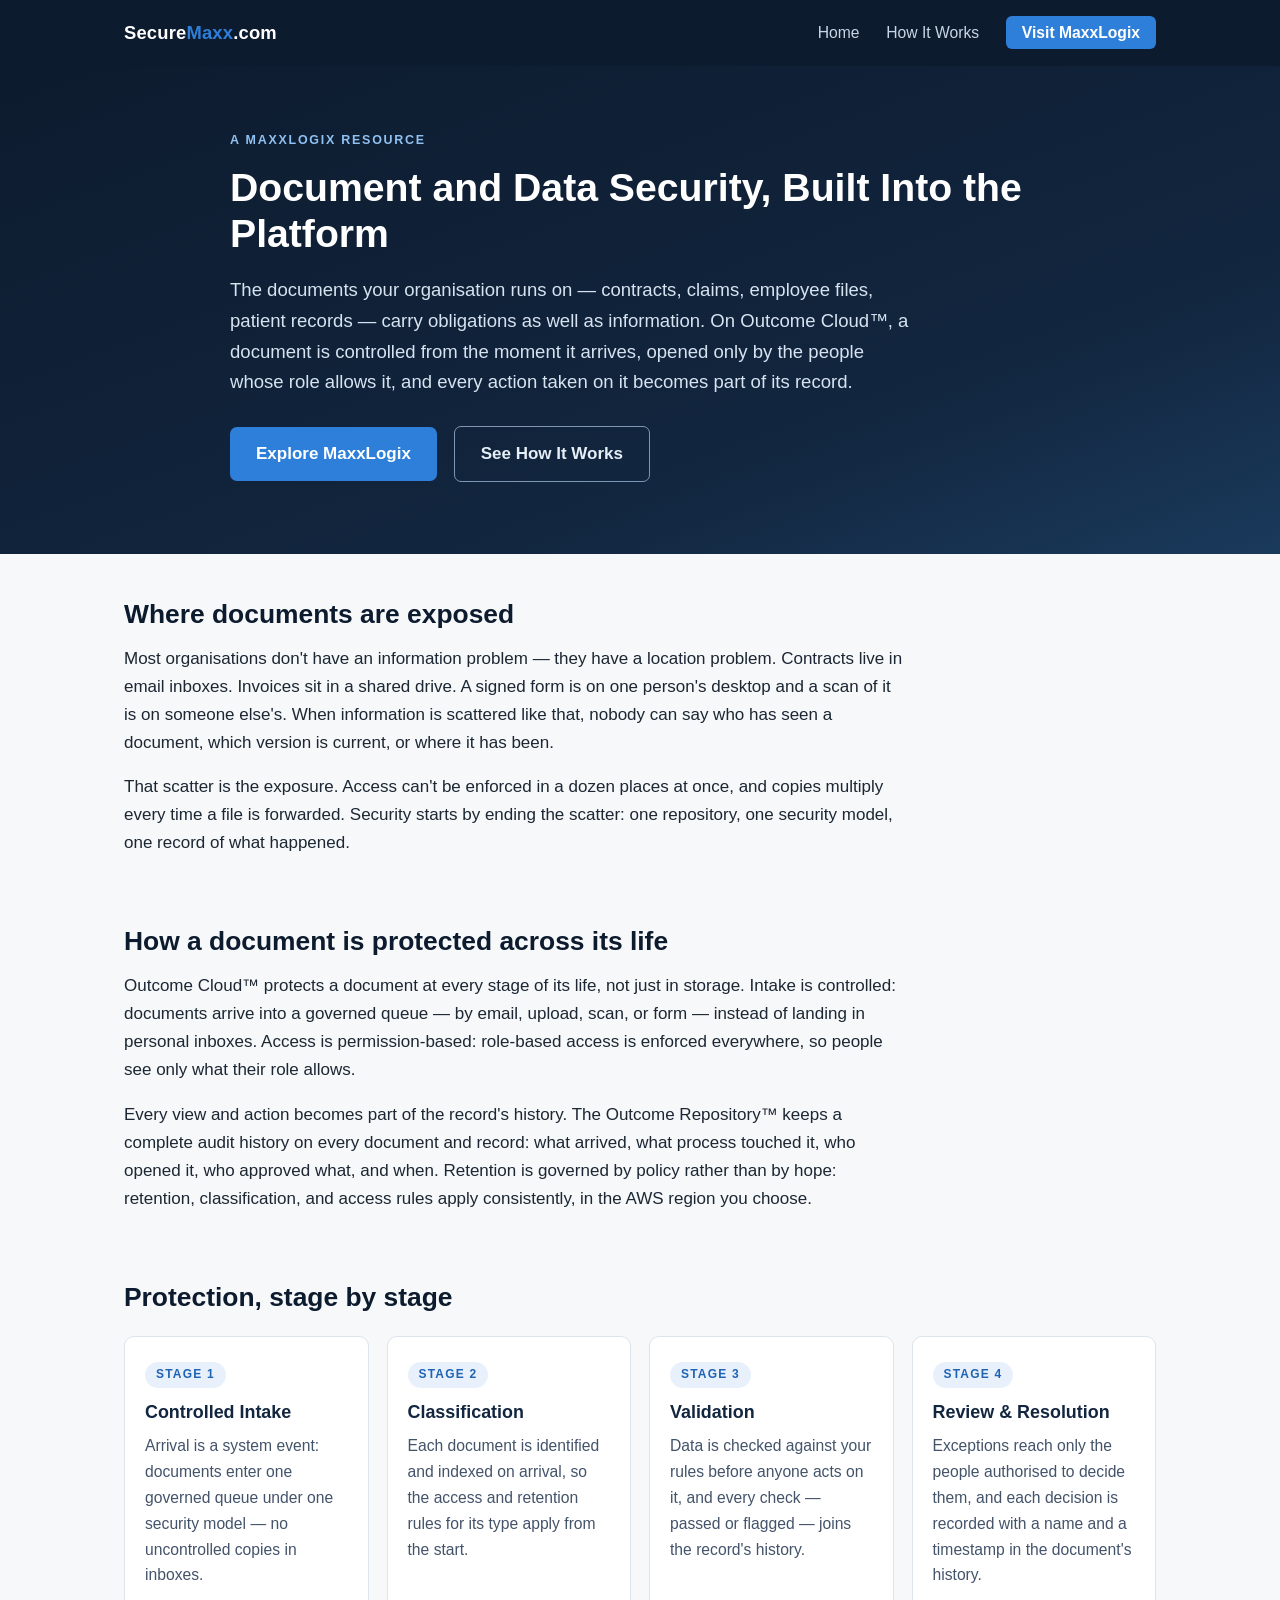
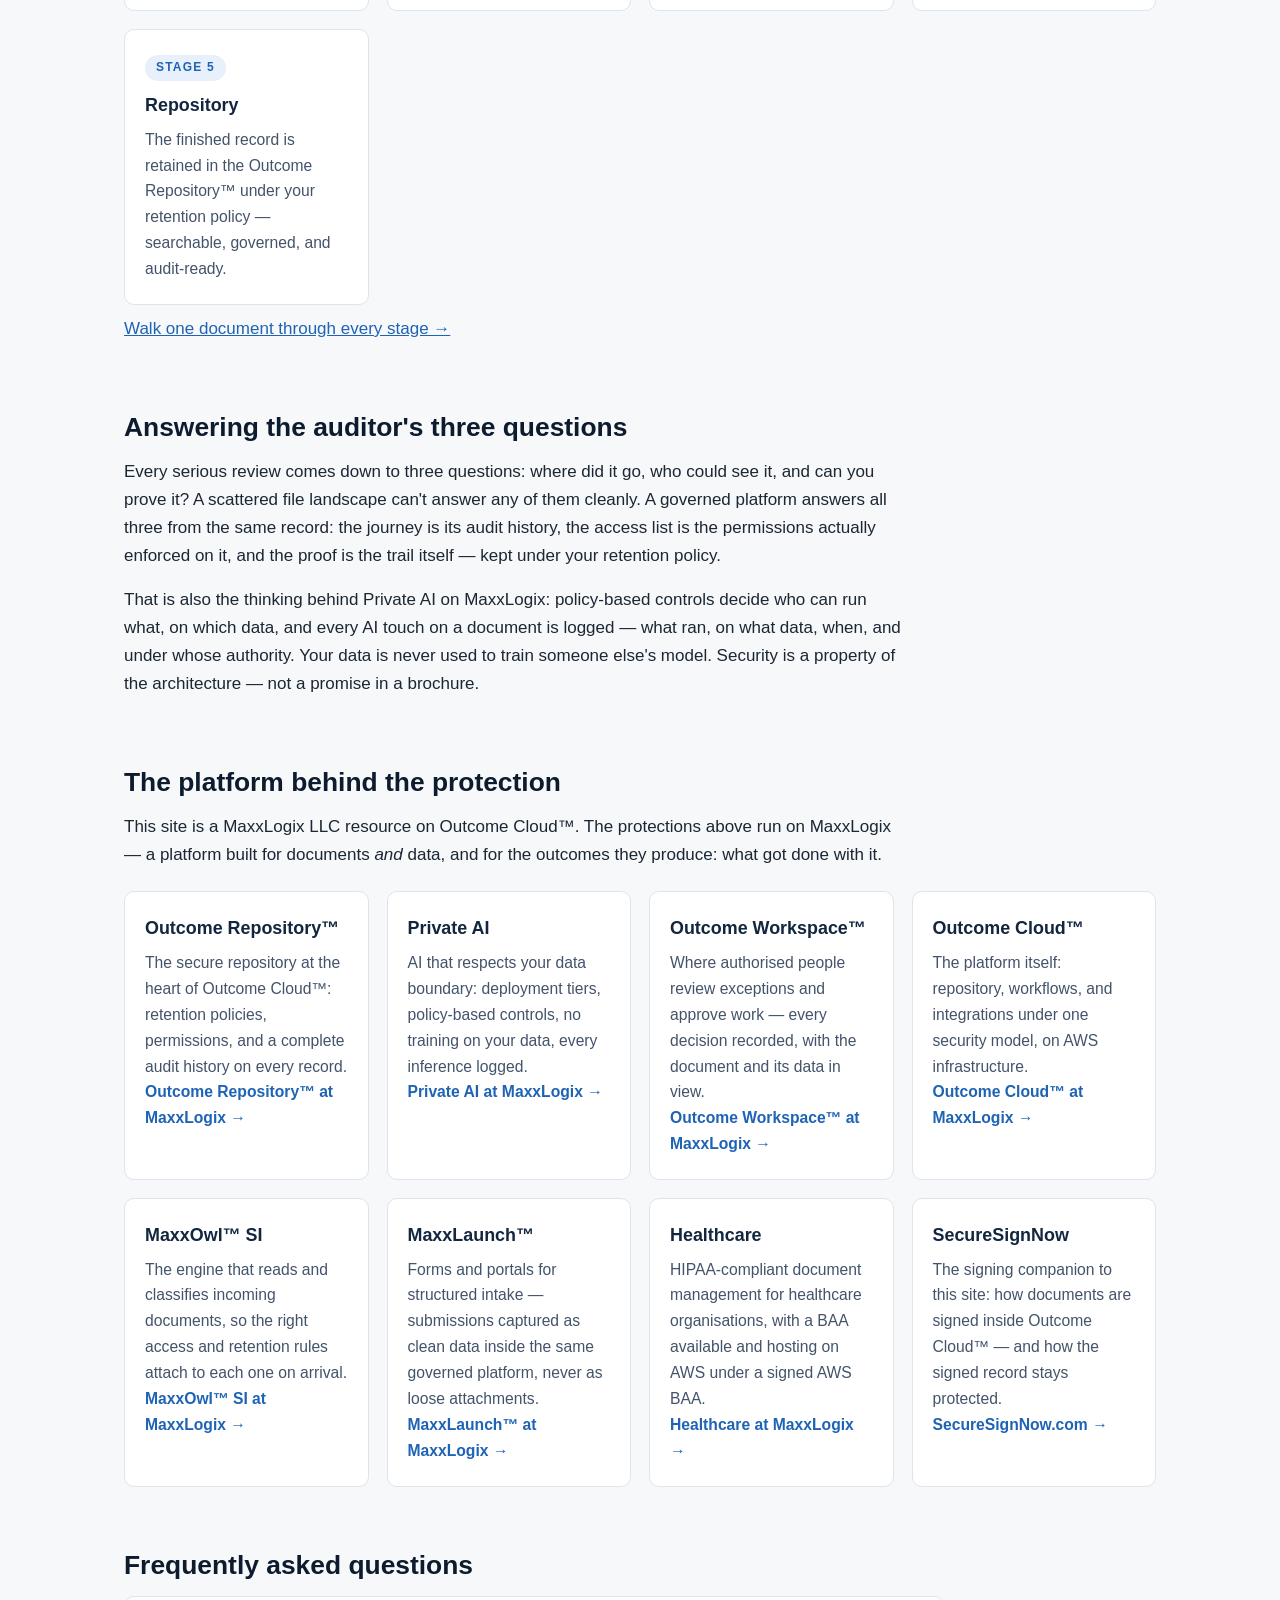
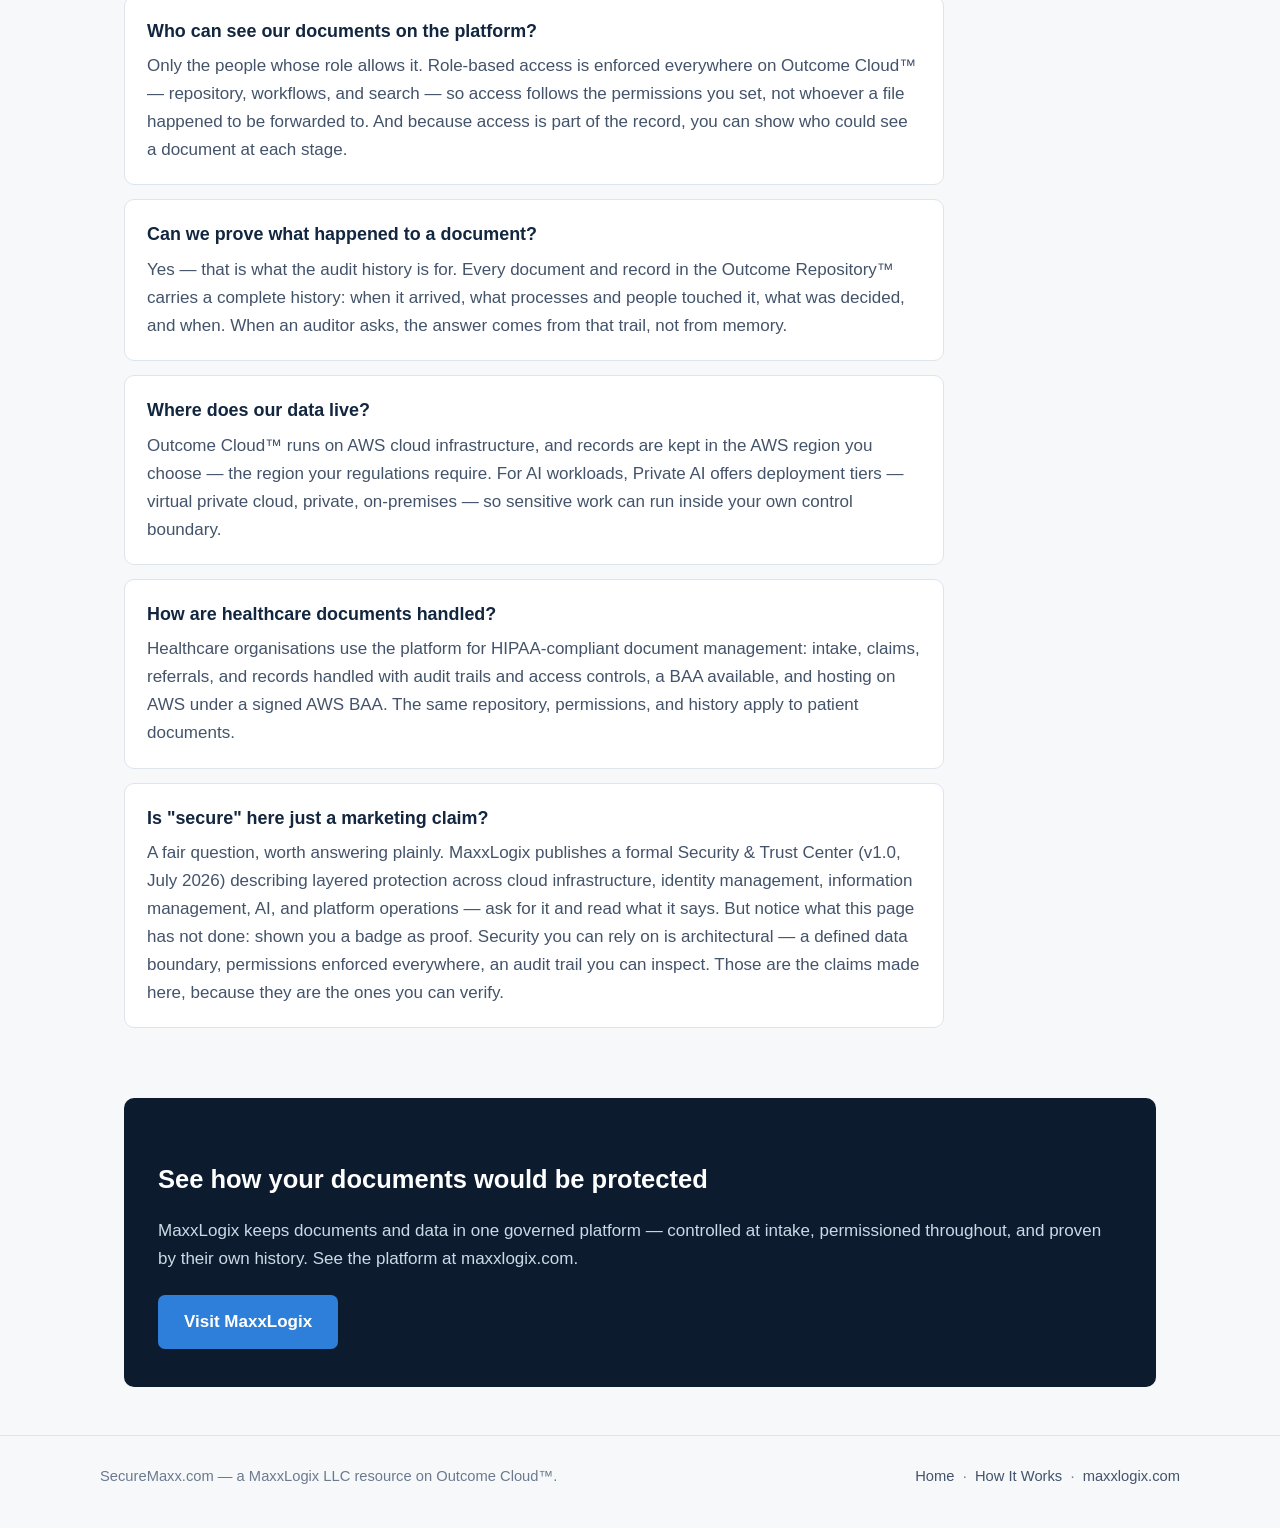
==== index.html @ e4ac611e "Add files via upload" ====
<!DOCTYPE html>
<html lang="en">
<head>
<meta charset="UTF-8">
<meta name="viewport" content="width=device-width, initial-scale=1.0">
<title>Document and Data Security, Built Into the Platform | SecureMaxx</title>
<meta name="description" content="SecureMaxx explains how documents and data are protected on MaxxLogix Outcome Cloud™: controlled intake, role-based access, a complete audit history on every record, and retention by policy.">
<link rel="canonical" href="https://securemaxx.com/">
<meta property="og:type" content="website">
<meta property="og:site_name" content="SecureMaxx">
<meta property="og:title" content="Document and Data Security, Built Into the Platform">
<meta property="og:description" content="Controlled intake, permission-based access, and a complete audit history on every document — how Outcome Cloud™ protects documents and data across their whole life.">
<meta property="og:url" content="https://securemaxx.com/">
<meta name="twitter:card" content="summary">
<link rel="stylesheet" href="style.css">
</head>
<body>

<header class="site-header">
  <div class="header-inner">
    <a class="wordmark" href="index.html">Secure<span>Maxx</span>.com</a>
    <nav class="main-nav">
      <a href="index.html">Home</a>
      <a href="how-it-works.html">How It Works</a>
      <a class="nav-cta" href="https://maxxlogix.com">Visit MaxxLogix</a>
    </nav>
  </div>
</header>

<div class="hero">
  <div class="hero-inner">
    <p class="eyebrow">A MaxxLogix Resource</p>
    <h1>Document and Data Security, Built Into the Platform</h1>
    <p class="lede">The documents your organisation runs on — contracts, claims, employee files, patient records — carry obligations as well as information. On Outcome Cloud&trade;, a document is controlled from the moment it arrives, opened only by the people whose role allows it, and every action taken on it becomes part of its record.</p>
    <a class="btn" href="https://maxxlogix.com">Explore MaxxLogix</a>
    <a class="btn ghost" href="how-it-works.html">See How It Works</a>
  </div>
</div>

<main>

  <section>
    <h2>Where documents are exposed</h2>
    <p>Most organisations don't have an information problem — they have a location problem. Contracts live in email inboxes. Invoices sit in a shared drive. A signed form is on one person's desktop and a scan of it is on someone else's. When information is scattered like that, nobody can say who has seen a document, which version is current, or where it has been.</p>
    <p>That scatter is the exposure. Access can't be enforced in a dozen places at once, and copies multiply every time a file is forwarded. Security starts by ending the scatter: one repository, one security model, one record of what happened.</p>  </section>

  <section>
    <h2>How a document is protected across its life</h2>
    <p>Outcome Cloud&trade; protects a document at every stage of its life, not just in storage. Intake is controlled: documents arrive into a governed queue — by email, upload, scan, or form — instead of landing in personal inboxes. Access is permission-based: role-based access is enforced everywhere, so people see only what their role allows.</p>
    <p>Every view and action becomes part of the record's history. The Outcome Repository&trade; keeps a complete audit history on every document and record: what arrived, what process touched it, who opened it, who approved what, and when. Retention is governed by policy rather than by hope: retention, classification, and access rules apply consistently, in the AWS region you choose.</p>
  </section>

  <section>
    <h2>Protection, stage by stage</h2>
    <div class="grid">
      <div class="card">
        <span class="step">Stage 1</span>
        <h3>Controlled Intake</h3>
        <p>Arrival is a system event: documents enter one governed queue under one security model — no uncontrolled copies in inboxes.</p>
      </div>
      <div class="card">
        <span class="step">Stage 2</span>
        <h3>Classification</h3>
        <p>Each document is identified and indexed on arrival, so the access and retention rules for its type apply from the start.</p>
      </div>
      <div class="card">
        <span class="step">Stage 3</span>
        <h3>Validation</h3>
        <p>Data is checked against your rules before anyone acts on it, and every check — passed or flagged — joins the record's history.</p>
      </div>
      <div class="card">
        <span class="step">Stage 4</span>
        <h3>Review &amp; Resolution</h3>
        <p>Exceptions reach only the people authorised to decide them, and each decision is recorded with a name and a timestamp in the document's history.</p>
      </div>
      <div class="card">
        <span class="step">Stage 5</span>
        <h3>Repository</h3>
        <p>The finished record is retained in the Outcome Repository&trade; under your retention policy — searchable, governed, and audit-ready.</p>
      </div>
    </div>
    <p><a href="how-it-works.html">Walk one document through every stage &rarr;</a></p>
  </section>

  <section>
    <h2>Answering the auditor's three questions</h2>
    <p>Every serious review comes down to three questions: where did it go, who could see it, and can you prove it? A scattered file landscape can't answer any of them cleanly. A governed platform answers all three from the same record: the journey is its audit history, the access list is the permissions actually enforced on it, and the proof is the trail itself — kept under your retention policy.</p>
    <p>That is also the thinking behind Private AI on MaxxLogix: policy-based controls decide who can run what, on which data, and every AI touch on a document is logged — what ran, on what data, when, and under whose authority. Your data is never used to train someone else's model. Security is a property of the architecture — not a promise in a brochure.</p>
  </section>

  <section>
    <h2>The platform behind the protection</h2>
    <p class="narrow">This site is a MaxxLogix LLC resource on Outcome Cloud&trade;. The protections above run on MaxxLogix — a platform built for documents <em>and</em> data, and for the outcomes they produce: what got done with it.</p>
    <div class="grid">
      <div class="card">
        <h3>Outcome Repository&trade;</h3>
        <p>The secure repository at the heart of Outcome Cloud&trade;: retention policies, permissions, and a complete audit history on every record.</p>
        <p><a href="https://maxxlogix.com/outcome-repository/">Outcome Repository&trade; at MaxxLogix &rarr;</a></p>
      </div>
      <div class="card">
        <h3>Private AI</h3>
        <p>AI that respects your data boundary: deployment tiers, policy-based controls, no training on your data, every inference logged.</p>
        <p><a href="https://maxxlogix.com/private-ai/">Private AI at MaxxLogix &rarr;</a></p>
      </div>
      <div class="card">
        <h3>Outcome Workspace&trade;</h3>
        <p>Where authorised people review exceptions and approve work — every decision recorded, with the document and its data in view.</p>
        <p><a href="https://maxxlogix.com/outcome-workspace/">Outcome Workspace&trade; at MaxxLogix &rarr;</a></p>
      </div>
      <div class="card">
        <h3>Outcome Cloud&trade;</h3>
        <p>The platform itself: repository, workflows, and integrations under one security model, on AWS infrastructure.</p>
        <p><a href="https://maxxlogix.com/outcome-cloud/">Outcome Cloud&trade; at MaxxLogix &rarr;</a></p>
      </div>
      <div class="card">
        <h3>MaxxOwl&trade; SI</h3>
        <p>The engine that reads and classifies incoming documents, so the right access and retention rules attach to each one on arrival.</p>
        <p><a href="https://maxxlogix.com/maxxowl-si/">MaxxOwl&trade; SI at MaxxLogix &rarr;</a></p>
      </div>
      <div class="card">
        <h3>MaxxLaunch&trade;</h3>
        <p>Forms and portals for structured intake — submissions captured as clean data inside the same governed platform, never as loose attachments.</p>
        <p><a href="https://maxxlogix.com/maxxlaunch/">MaxxLaunch&trade; at MaxxLogix &rarr;</a></p>
      </div>
      <div class="card">
        <h3>Healthcare</h3>
        <p>HIPAA-compliant document management for healthcare organisations, with a BAA available and hosting on AWS under a signed AWS BAA.</p>
        <p><a href="https://maxxlogix.com/verticals/healthcare/">Healthcare at MaxxLogix &rarr;</a></p>
      </div>
      <div class="card">
        <h3>SecureSignNow</h3>
        <p>The signing companion to this site: how documents are signed inside Outcome Cloud&trade; — and how the signed record stays protected.</p>
        <p><a href="https://securesignnow.com/">SecureSignNow.com &rarr;</a></p>
      </div>
    </div>
  </section>

  <section>
    <h2>Frequently asked questions</h2>

    <div class="faq-item">
      <h3>Who can see our documents on the platform?</h3>
      <p>Only the people whose role allows it. Role-based access is enforced everywhere on Outcome Cloud&trade; — repository, workflows, and search — so access follows the permissions you set, not whoever a file happened to be forwarded to. And because access is part of the record, you can show who could see a document at each stage.</p>
    </div>

    <div class="faq-item">
      <h3>Can we prove what happened to a document?</h3>
      <p>Yes — that is what the audit history is for. Every document and record in the Outcome Repository&trade; carries a complete history: when it arrived, what processes and people touched it, what was decided, and when. When an auditor asks, the answer comes from that trail, not from memory.</p>
    </div>

    <div class="faq-item">
      <h3>Where does our data live?</h3>
      <p>Outcome Cloud&trade; runs on AWS cloud infrastructure, and records are kept in the AWS region you choose — the region your regulations require. For AI workloads, Private AI offers deployment tiers — virtual private cloud, private, on-premises — so sensitive work can run inside your own control boundary.</p>
    </div>

    <div class="faq-item">
      <h3>How are healthcare documents handled?</h3>
      <p>Healthcare organisations use the platform for HIPAA-compliant document management: intake, claims, referrals, and records handled with audit trails and access controls, a BAA available, and hosting on AWS under a signed AWS BAA. The same repository, permissions, and history apply to patient documents.</p>
    </div>

    <div class="faq-item">
      <h3>Is "secure" here just a marketing claim?</h3>
      <p>A fair question, worth answering plainly. MaxxLogix publishes a formal Security &amp; Trust Center (v1.0, July 2026) describing layered protection across cloud infrastructure, identity management, information management, AI, and platform operations — ask for it and read what it says. But notice what this page has not done: shown you a badge as proof. Security you can rely on is architectural — a defined data boundary, permissions enforced everywhere, an audit trail you can inspect. Those are the claims made here, because they are the ones you can verify.</p>
    </div>
  </section>

  <div class="cta-band">
    <h2>See how your documents would be protected</h2>
    <p>MaxxLogix keeps documents and data in one governed platform — controlled at intake, permissioned throughout, and proven by their own history. See the platform at maxxlogix.com.</p>
    <a class="btn" href="https://maxxlogix.com">Visit MaxxLogix</a>
  </div>

</main>

<footer class="site-footer">
  <div class="footer-inner">
    <span>SecureMaxx.com — a MaxxLogix LLC resource on Outcome Cloud&trade;.</span>
    <span><a href="index.html">Home</a> &nbsp;·&nbsp; <a href="how-it-works.html">How It Works</a> &nbsp;·&nbsp; <a href="https://maxxlogix.com">maxxlogix.com</a></span>
  </div>
</footer>

</body>
</html>
---- style.css ----
/* SecureMaxx — microsite styles
   Palette: deep navy / slate with a single steel-blue accent.
   No external assets. System font stack only. */

:root {
  --navy: #0d1b2e;
  --navy-2: #12263f;
  --slate: #43536a;
  --slate-light: #6b7a8f;
  --ink: #1c2733;
  --bg: #f6f8fa;
  --card: #ffffff;
  --line: #dde4ec;
  --accent: #2e7fd9;
  --accent-dark: #1f63b4;
  --radius: 10px;
}

* { box-sizing: border-box; }

html { scroll-behavior: smooth; }

body {
  margin: 0;
  font-family: -apple-system, BlinkMacSystemFont, "Segoe UI", Roboto,
    "Helvetica Neue", Arial, sans-serif;
  color: var(--ink);
  background: var(--bg);
  line-height: 1.65;
  font-size: 17px;
}

a { color: var(--accent-dark); }
a:hover { color: var(--accent); }

/* ---------- Header ---------- */
.site-header {
  background: var(--navy);
  color: #fff;
}
.header-inner {
  max-width: 1080px;
  margin: 0 auto;
  padding: 18px 24px;
  display: flex;
  flex-wrap: wrap;
  align-items: center;
  justify-content: space-between;
  gap: 12px;
}
.wordmark {
  color: #fff;
  text-decoration: none;
  font-weight: 700;
  font-size: 1.15rem;
  letter-spacing: 0.01em;
}
.wordmark span { color: var(--accent); }
.main-nav a {
  color: #c9d6e6;
  text-decoration: none;
  margin-left: 22px;
  font-size: 0.98rem;
}
.main-nav a:hover { color: #fff; }
.main-nav a.nav-cta {
  background: var(--accent);
  color: #fff;
  padding: 8px 16px;
  border-radius: 6px;
  font-weight: 600;
}
.main-nav a.nav-cta:hover { background: var(--accent-dark); }

/* ---------- Hero ---------- */
.hero {
  background: linear-gradient(160deg, var(--navy) 0%, var(--navy-2) 70%, #1a3a5c 100%);
  color: #fff;
  padding: 64px 24px 72px;
}
.hero-inner { max-width: 820px; margin: 0 auto; }
.hero .eyebrow {
  text-transform: uppercase;
  letter-spacing: 0.14em;
  font-size: 0.78rem;
  font-weight: 700;
  color: #8fc1f2;
  margin: 0 0 14px;
}
.hero h1 {
  font-size: 2.45rem;
  line-height: 1.18;
  margin: 0 0 18px;
  font-weight: 750;
}
.hero p.lede {
  font-size: 1.16rem;
  color: #d7e3f0;
  margin: 0 0 28px;
  max-width: 680px;
}
.btn {
  display: inline-block;
  background: var(--accent);
  color: #fff;
  text-decoration: none;
  font-weight: 600;
  padding: 13px 26px;
  border-radius: 7px;
  margin-right: 12px;
}
.btn:hover { background: var(--accent-dark); color: #fff; }
.btn.ghost {
  background: transparent;
  border: 1px solid #7d97b5;
  color: #e6eef7;
}
.btn.ghost:hover { border-color: #fff; color: #fff; }

/* ---------- Layout ---------- */
main { max-width: 1080px; margin: 0 auto; padding: 0 24px; }
section { padding: 44px 0 8px; }
section h2 {
  font-size: 1.65rem;
  line-height: 1.25;
  color: var(--navy);
  margin: 0 0 14px;
}
section h3 { color: var(--navy-2); margin: 0 0 8px; font-size: 1.12rem; }
section p { max-width: 780px; margin: 0 0 16px; }
.narrow { max-width: 780px; }

/* ---------- Stage / card grids ---------- */
.grid {
  display: grid;
  grid-template-columns: repeat(auto-fit, minmax(230px, 1fr));
  gap: 18px;
  margin: 22px 0 10px;
}
.card {
  background: var(--card);
  border: 1px solid var(--line);
  border-radius: var(--radius);
  padding: 22px 20px;
}
.card .step {
  display: inline-block;
  font-size: 0.75rem;
  font-weight: 700;
  letter-spacing: 0.1em;
  text-transform: uppercase;
  color: var(--accent-dark);
  background: #e8f1fb;
  border-radius: 20px;
  padding: 3px 11px;
  margin-bottom: 10px;
}
.card p { margin: 0; font-size: 0.98rem; color: var(--slate); }
.card h3 { margin-bottom: 6px; }
.card a { font-weight: 600; text-decoration: none; }
.card a:hover { text-decoration: underline; }

/* ---------- Deep-dive stage list (how it works) ---------- */
.stage-list { max-width: 820px; }
.stage-block {
  background: var(--card);
  border: 1px solid var(--line);
  border-left: 4px solid var(--accent);
  border-radius: var(--radius);
  padding: 22px 24px;
  margin-bottom: 16px;
}
.stage-block p { margin: 0 0 10px; }
.stage-block p:last-child { margin-bottom: 0; }

/* ---------- FAQ ---------- */
.faq-item {
  background: var(--card);
  border: 1px solid var(--line);
  border-radius: var(--radius);
  padding: 20px 22px;
  margin-bottom: 14px;
  max-width: 820px;
}
.faq-item h3 { margin-bottom: 6px; }
.faq-item p { margin: 0; color: var(--slate); }

/* ---------- CTA band ---------- */
.cta-band {
  background: var(--navy);
  color: #fff;
  border-radius: var(--radius);
  padding: 38px 34px;
  margin: 48px 0;
  text-align: left;
}
.cta-band h2 { color: #fff; margin-bottom: 10px; }
.cta-band p { color: #ccd9e8; margin-bottom: 22px; }

/* ---------- Footer ---------- */
.site-footer {
  border-top: 1px solid var(--line);
  margin-top: 24px;
  padding: 28px 24px 40px;
  color: var(--slate-light);
  font-size: 0.92rem;
}
.footer-inner {
  max-width: 1080px;
  margin: 0 auto;
  display: flex;
  flex-wrap: wrap;
  gap: 10px 28px;
  justify-content: space-between;
}
.site-footer a { color: var(--slate); text-decoration: none; }
.site-footer a:hover { text-decoration: underline; }

/* ---------- Breadcrumb (subpage) ---------- */
.crumb { padding: 22px 0 0; font-size: 0.92rem; color: var(--slate-light); }
.crumb a { text-decoration: none; }
.crumb a:hover { text-decoration: underline; }
.page-head { padding-top: 18px; }
.page-head h1 { font-size: 2.05rem; color: var(--navy); line-height: 1.22; margin: 0 0 12px; }
.page-head p.lede { font-size: 1.1rem; color: var(--slate); max-width: 760px; }

/* ---------- Responsive ---------- */
@media (max-width: 640px) {
  body { font-size: 16px; }
  .hero { padding: 44px 20px 52px; }
  .hero h1 { font-size: 1.85rem; }
  .page-head h1 { font-size: 1.6rem; }
  section h2 { font-size: 1.4rem; }
  .main-nav a { margin-left: 14px; }
  .btn { display: block; text-align: center; margin: 0 0 10px; }
  .cta-band { padding: 28px 22px; }
}
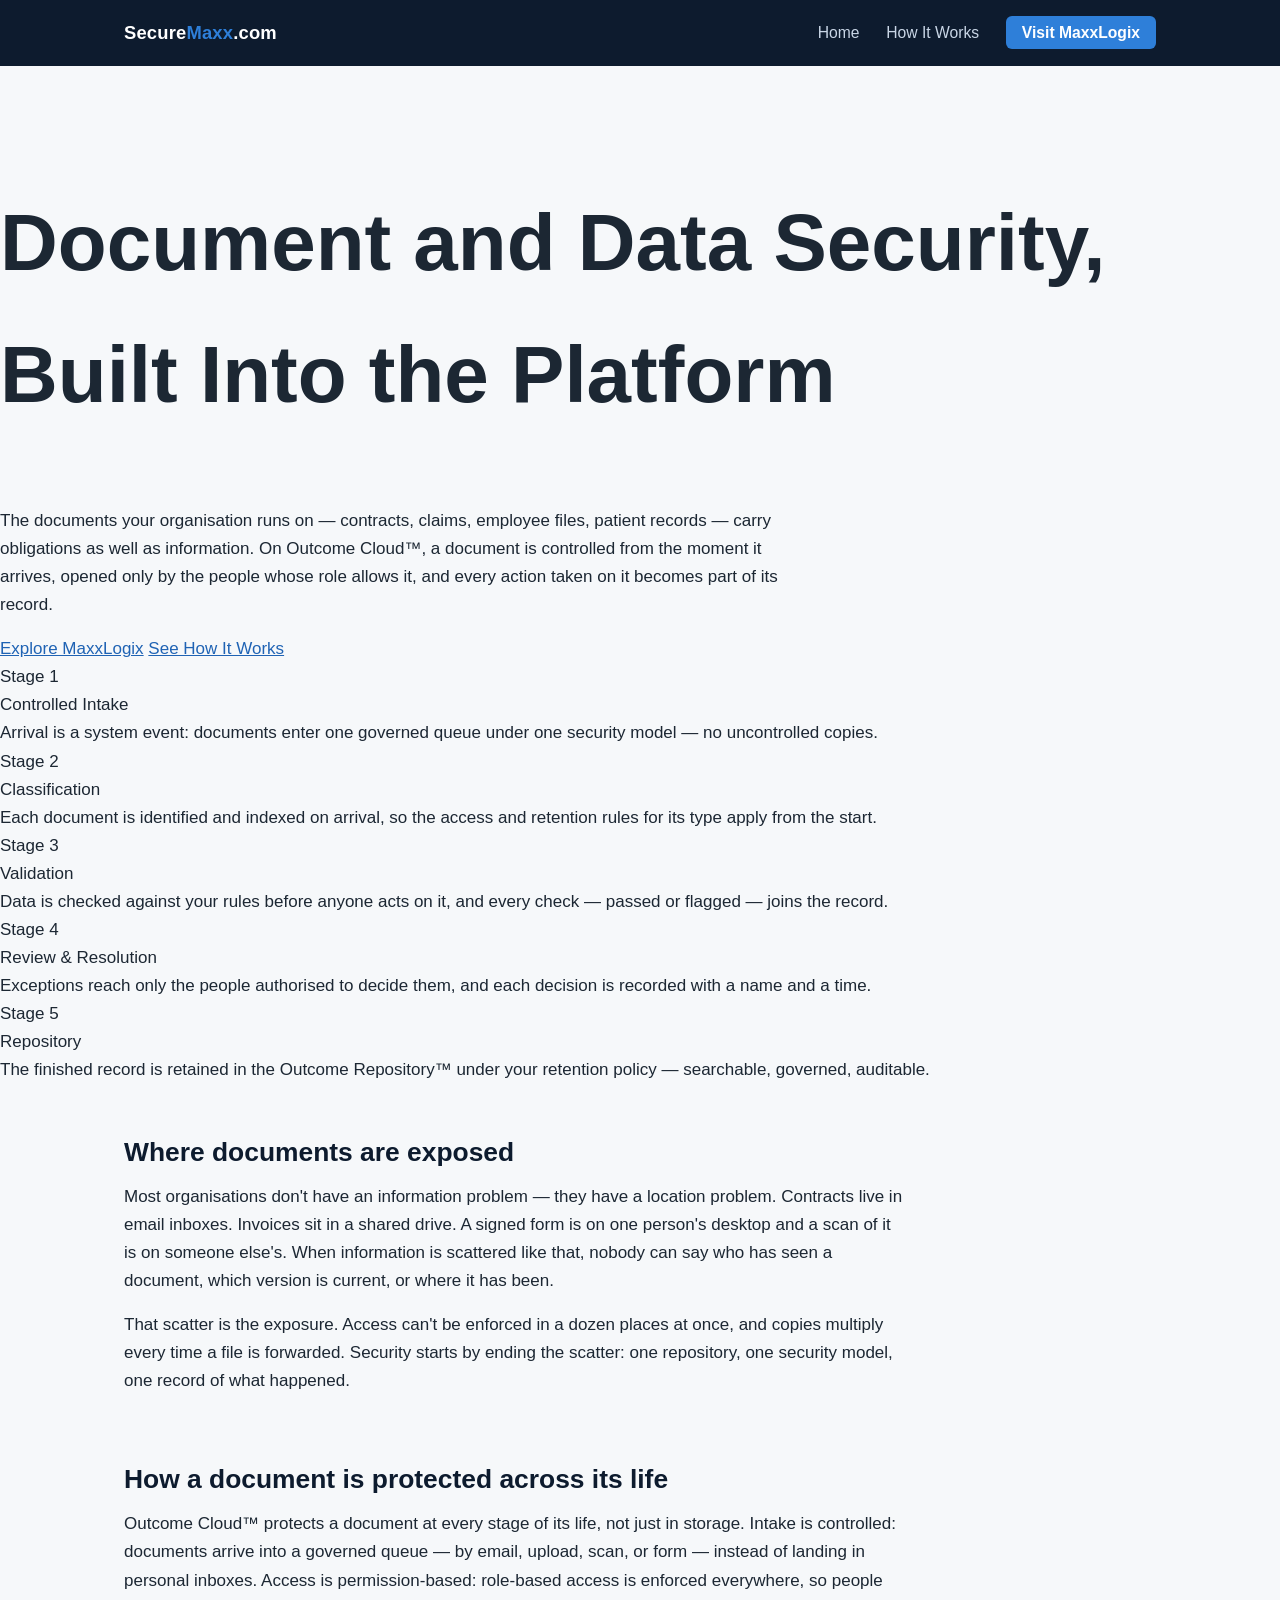
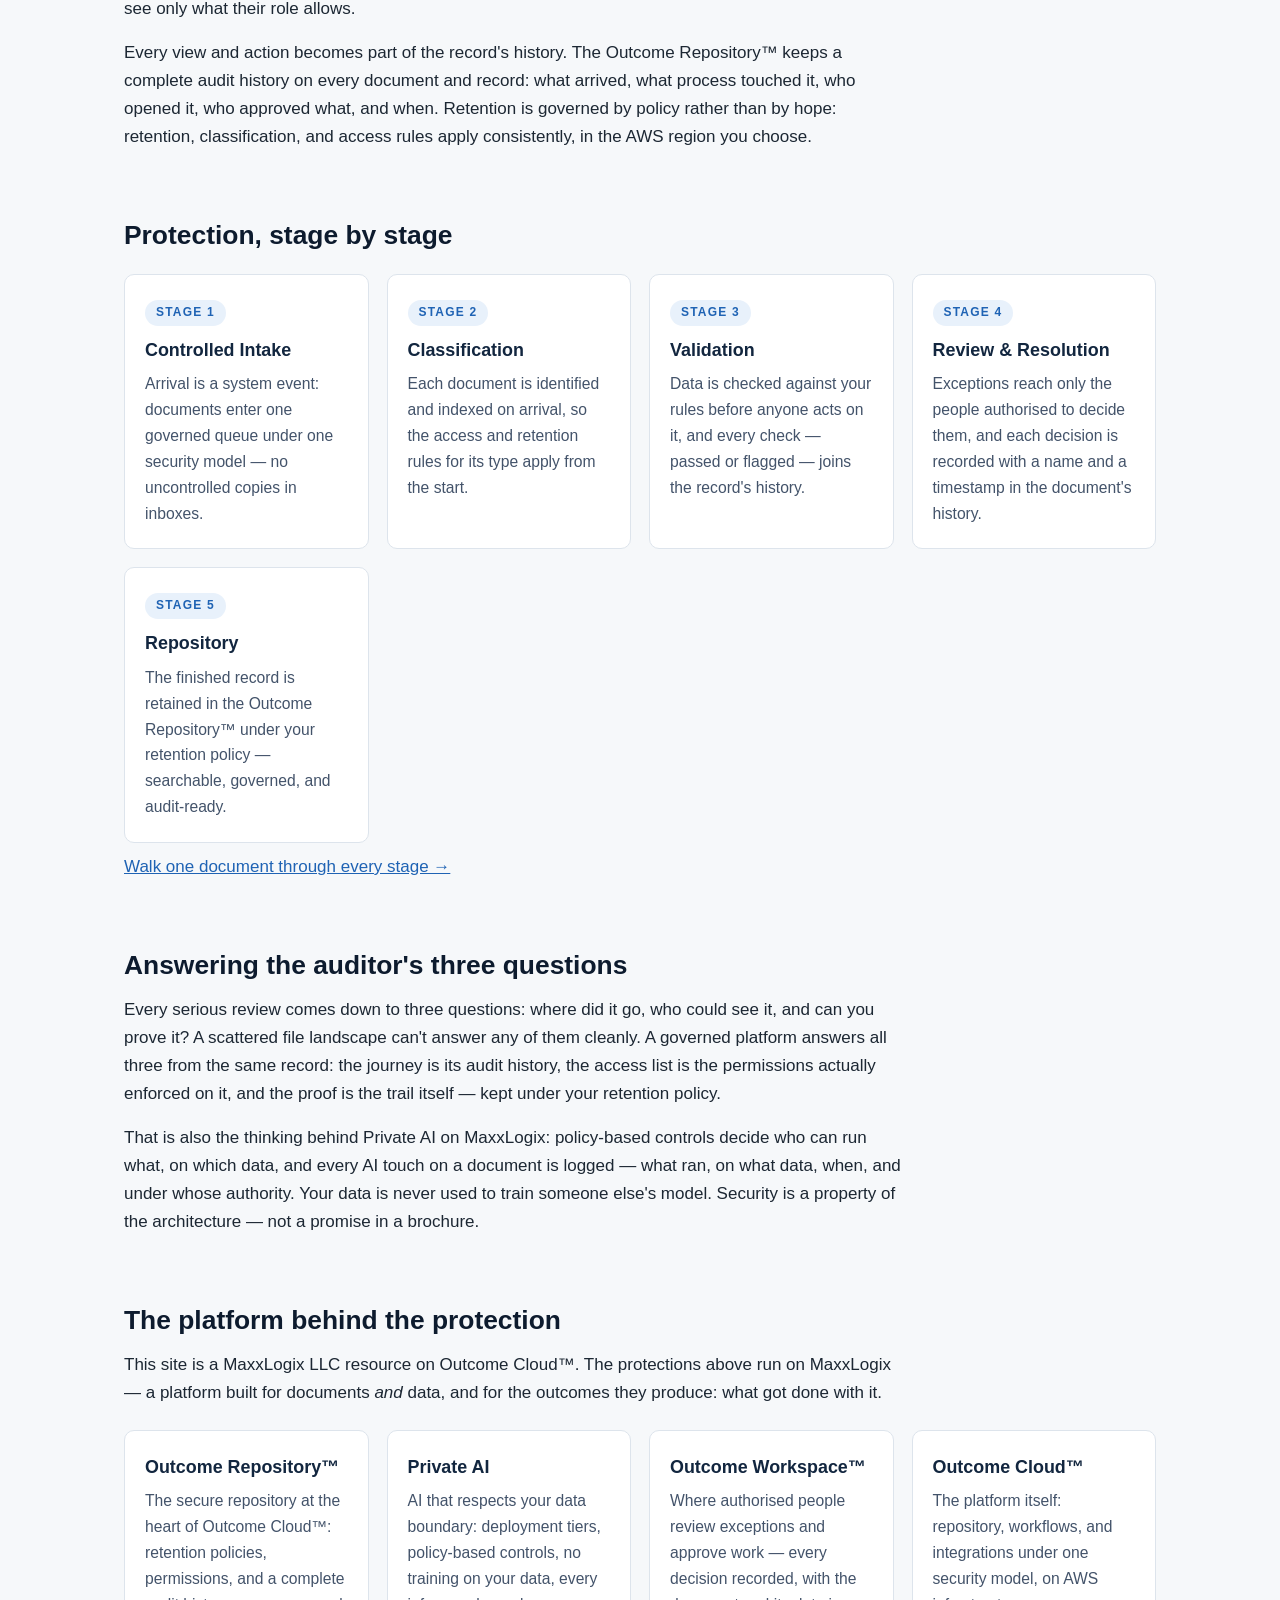
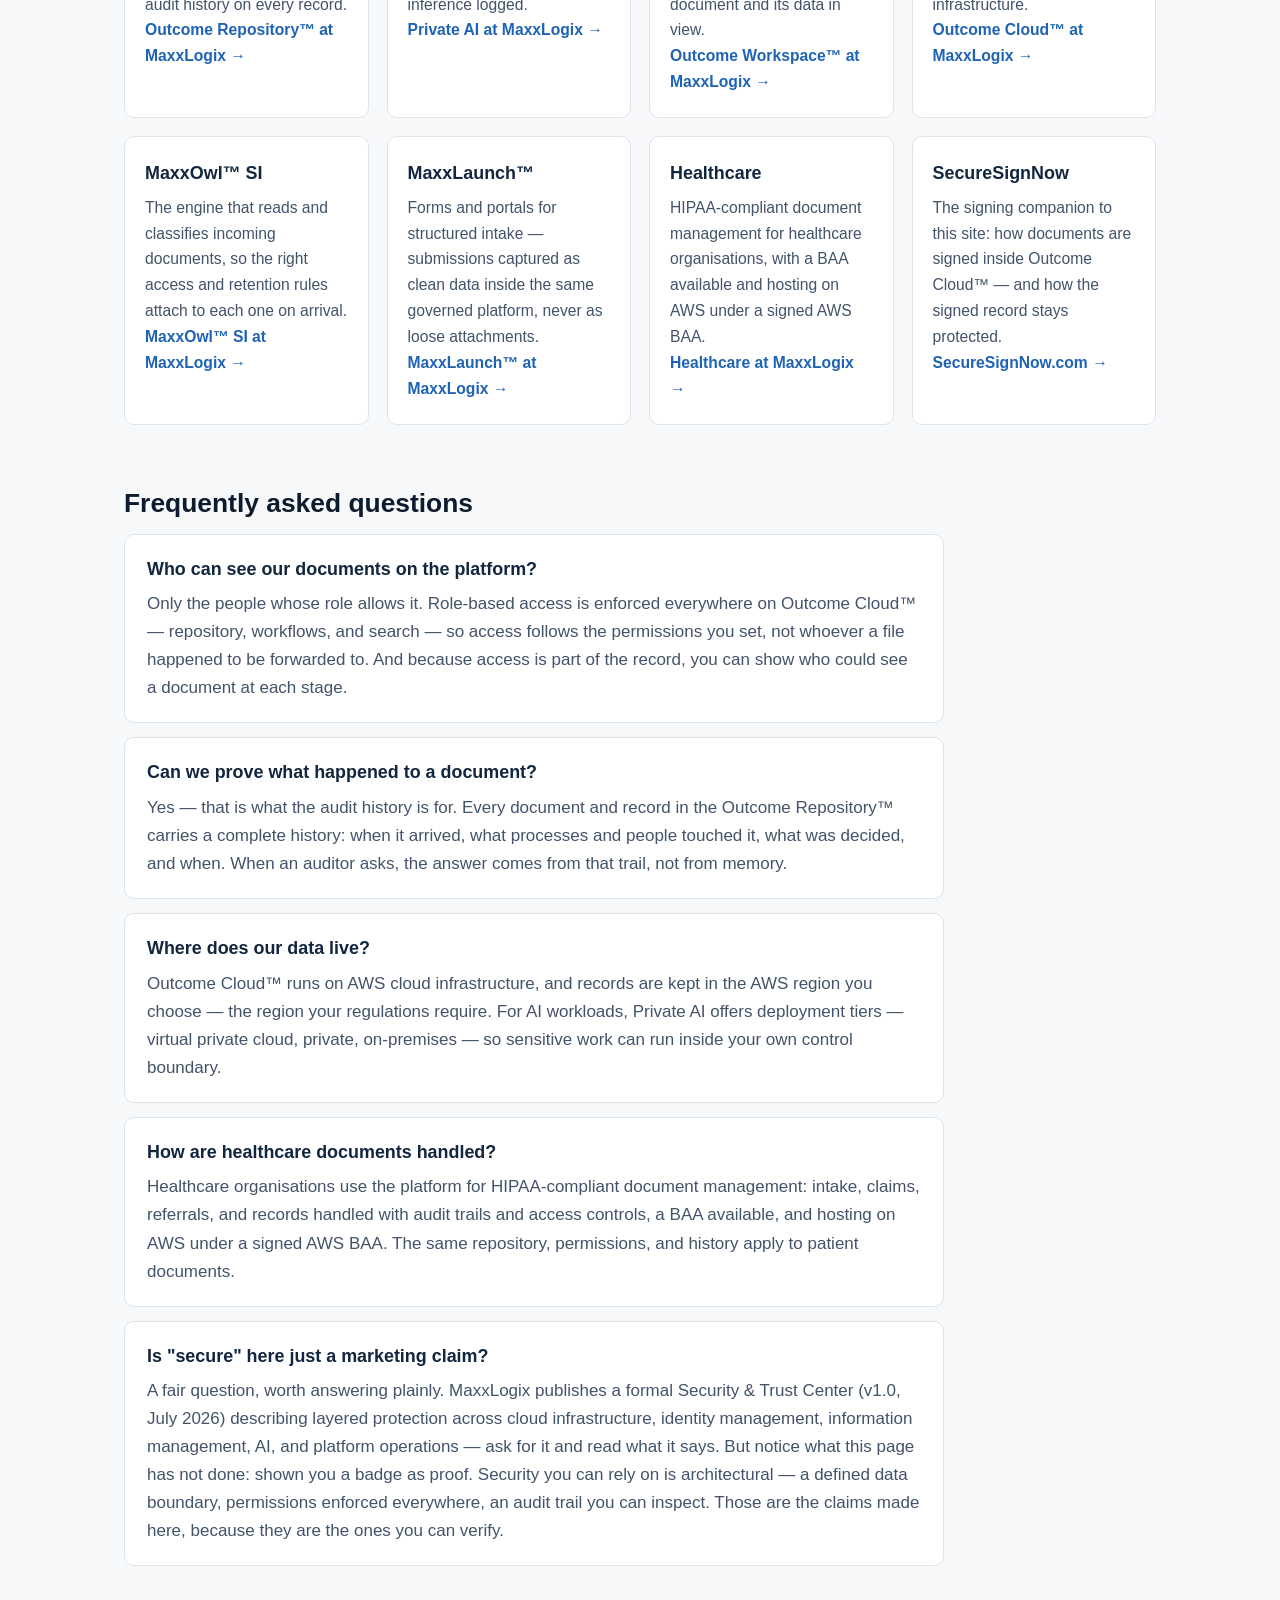
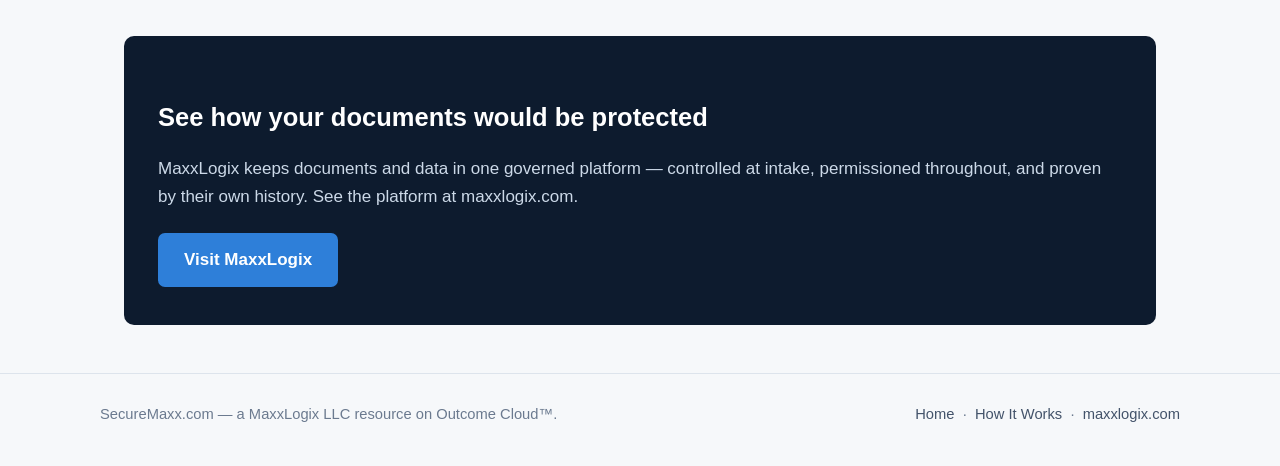
==== commit 0e83af27: "Hero refresh: bold hero redesign (approved 2026-11-17)" ====
--- a/index.html
+++ b/index.html
@@ -27,15 +27,27 @@
   </div>
 </header>
 
-<div class="hero">
-  <div class="hero-inner">
-    <p class="eyebrow">A MaxxLogix Resource</p>
-    <h1>Document and Data Security, Built Into the Platform</h1>
-    <p class="lede">The documents your organisation runs on — contracts, claims, employee files, patient records — carry obligations as well as information. On Outcome Cloud&trade;, a document is controlled from the moment it arrives, opened only by the people whose role allows it, and every action taken on it becomes part of its record.</p>
-    <a class="btn" href="https://maxxlogix.com">Explore MaxxLogix</a>
-    <a class="btn ghost" href="how-it-works.html">See How It Works</a>
+<section class="bh">
+  <div class="bh-wrap">
+    <div class="bh-grid">
+      <div>
+        <h1 class="bh-h1" style="font-size:80px">Document and Data <span class="bh-a">Security</span>, Built Into the Platform</h1>
+        <p class="bh-lede">The documents your organisation runs on — contracts, claims, employee files, patient records — carry obligations as well as information. On Outcome Cloud&trade;, a document is controlled from the moment it arrives, opened only by the people whose role allows it, and every action taken on it becomes part of its record.</p>
+        <div class="bh-actions">
+          <a class="bh-btn" href="https://maxxlogix.com">Explore MaxxLogix</a>
+          <a class="bh-link2" href="how-it-works.html">See How It Works</a>
+        </div>
+      </div>
+      <div class="bh-path" aria-label="The path, end to end">
+        <div class="bh-stage bh-s1"><div class="bh-n">Stage 1</div><div class="bh-t">Controlled Intake</div><div class="bh-d">Arrival is a system event: documents enter one governed queue under one security model — no uncontrolled copies.</div></div>
+        <div class="bh-stage bh-s2"><div class="bh-n">Stage 2</div><div class="bh-t">Classification</div><div class="bh-d">Each document is identified and indexed on arrival, so the access and retention rules for its type apply from the start.</div></div>
+        <div class="bh-stage bh-s3"><div class="bh-n">Stage 3</div><div class="bh-t">Validation</div><div class="bh-d">Data is checked against your rules before anyone acts on it, and every check — passed or flagged — joins the record.</div></div>
+        <div class="bh-stage bh-s4"><div class="bh-n">Stage 4</div><div class="bh-t">Review &amp; Resolution</div><div class="bh-d">Exceptions reach only the people authorised to decide them, and each decision is recorded with a name and a time.</div></div>
+        <div class="bh-stage bh-s5"><div class="bh-n">Stage 5</div><div class="bh-t">Repository</div><div class="bh-d">The finished record is retained in the Outcome Repository&trade; under your retention policy — searchable, governed, auditable.</div></div>
+      </div>
+    </div>
   </div>
-</div>
+</section>
 
 <main>
 
